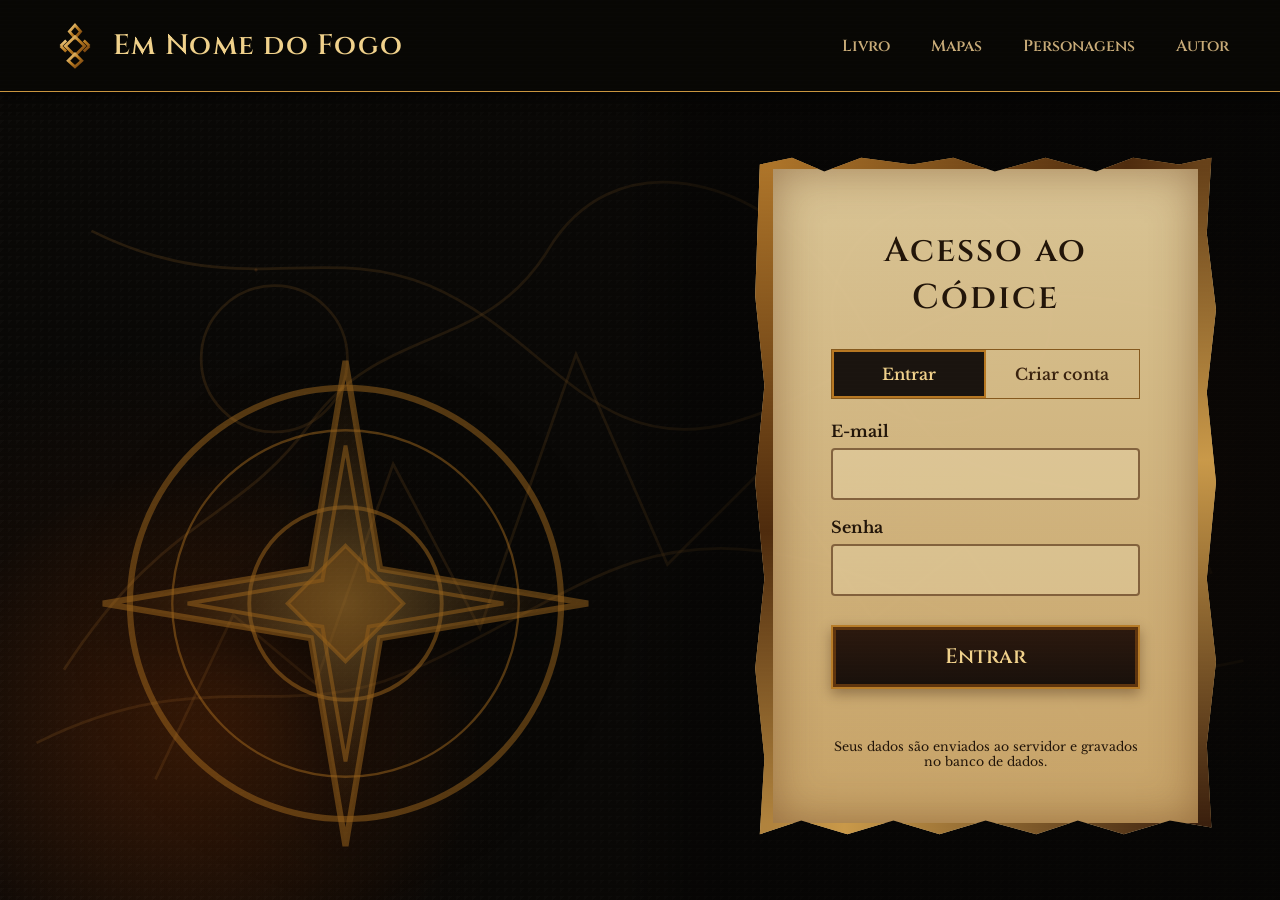
==== frontend-v2/index.html @ 1eb830f7 "organizando frontend" ====
<!doctype html><html lang="pt-BR"><head><meta charset="utf-8"><meta name="viewport" content="width=device-width,initial-scale=1"><meta name="theme-color" content="#0b0907"><title>Em Nome do Fogo</title><link rel="stylesheet" href="styles.css">
<!-- NOVO: config.js (endereço do backend) e auth.js (login/registro/proteção) -->
<script src="config.js"></script>
<script src="auth.js"></script>
</head>
<body>
    <header class="site-header"><a class="brand" href="index.html">
        <img src="assets/logo.svg" alt="Símbolo de Em Nome do Fogo">
        <span>Em Nome do Fogo</span>
    </a><button class="menu-btn" aria-label="Abrir menu">☰</button>
    <nav class="nav">
        <a href="livro.html">Livro</a>
        <a href="mapas.html">Mapas</a>
        <a href="personagens.html">Personagens</a>
        <a href="autor.html">Autor</a>
    </nav></header><main class="hero">
        <div class="embers"></div>
        <section class="hero-art" aria-label="Mapa e símbolo do livro">
            <img src="assets/compass.svg" alt="Rosa dos ventos ancestral">
        </section>
        <section class="login-wrap">
            <div class="parchment">
            <h1>Acesso ao Códice</h1>
            <div class="tabs">
                <button class="active" data-tab="loginPanel">Entrar</button>
                <button data-tab="registerPanel">Criar conta</button>
            </div>
            <div id="loginPanel" class="auth-panel active">
                <form id="loginForm">
                    <div class="field">
                    <label for="loginEmail">E-mail</label>
                    <input id="loginEmail" name="email" type="email" required autocomplete="email">
                </div>
                <div class="field">
                    <label for="loginPass">Senha</label>
                    <input id="loginPass" name="password" type="password" required autocomplete="current-password">
                </div>
                <button class="primary-btn">Entrar</button>
                </form>
            </div>
            <div id="registerPanel" class="auth-panel">
                <form id="registerForm">
                    <div class="field">
                        <label for="regEmail">E-mail</label>
                        <input id="regEmail" name="email" type="email" required></div>
                        <div class="field">
                            <label for="regPass">Senha</label>
                            <input id="regPass" name="password" type="password" required></div>
                            <button class="primary-btn">Criar acesso</button>
                </form>
            </div>
            <div class="form-message">

            </div>
            <p class="helper">Seus dados são enviados ao servidor e gravados no banco de dados.</p>
            </div>
    </section>
</main>
<script src="script.js"></script>
</body>
</html>
---- frontend-v2/styles.css ----
@import url('https://fonts.googleapis.com/css2?family=Cinzel:wght@500;600;700&family=Libre+Baskerville:ital,wght@0,400;0,700;1,400&display=swap');
:root{--gold:#c9953f;--gold2:#f0d18b;--ink:#221509;--paper:#d8b77a;--dark:#0b0907;--dark2:#17110b;--ember:#d85b0d;--line:rgba(201,149,63,.35)}
*{box-sizing:border-box}html{scroll-behavior:smooth}body{margin:0;color:#eadbbd;background:#090806;font-family:'Libre Baskerville',serif;min-height:100vh;background-image:radial-gradient(circle at 12% 80%,rgba(196,70,6,.12),transparent 28%),radial-gradient(circle at 92% 55%,rgba(196,70,6,.10),transparent 24%),linear-gradient(135deg,rgba(255,255,255,.018) 25%,transparent 25%) ;background-size:auto,auto,8px 8px}
body::before{content:"";position:fixed;inset:0;pointer-events:none;opacity:.22;background:repeating-linear-gradient(0deg,transparent 0 3px,rgba(255,255,255,.015) 4px),radial-gradient(circle at 20% 30%,#8a4c17 0 1px,transparent 2px);z-index:30;mix-blend-mode:screen}
a{color:inherit;text-decoration:none}.site-header{height:92px;display:flex;align-items:center;justify-content:space-between;padding:0 clamp(18px,4vw,54px);border-bottom:1px solid var(--gold);background:rgba(8,7,5,.92);position:sticky;top:0;z-index:20;box-shadow:0 2px 14px #000}.brand{display:flex;align-items:center;gap:14px;font:600 clamp(1.15rem,2.2vw,2rem) 'Cinzel',serif;letter-spacing:.045em;color:var(--gold2)}.brand img{width:48px;height:48px}.nav{display:flex;gap:clamp(16px,3.2vw,48px);font:600 1rem 'Cinzel',serif;color:#c8ab78}.nav a{padding:12px 0;position:relative}.nav a::after{content:"";position:absolute;left:50%;right:50%;bottom:3px;height:1px;background:var(--gold);transition:.25s}.nav a:hover::after,.nav a.active::after{left:0;right:0}.menu-btn{display:none;background:none;border:1px solid var(--gold);color:var(--gold2);font-size:1.3rem;padding:7px 10px;border-radius:4px}
/* NOVO: agrupa o menu de navegação com o botão "Sair" no cabeçalho */
.header-actions{display:flex;align-items:center;gap:20px}
/* NOVO: botão "Sair" (logout) exibido na página do livro */
.logout-btn{border:1px solid var(--gold);background:transparent;color:var(--gold2);font:600 .95rem 'Cinzel',serif;letter-spacing:.03em;padding:9px 16px;cursor:pointer;border-radius:2px;transition:.2s}
.logout-btn:hover{background:rgba(201,149,63,.18)}
.hero{min-height:calc(100vh - 92px);display:grid;grid-template-columns:1.08fr .92fr;position:relative;overflow:hidden;background-image:linear-gradient(90deg,rgba(9,7,5,.2),rgba(9,7,5,.72)),url('assets/world-map.svg');background-size:cover;background-position:center}.hero::before{content:"";position:absolute;inset:0;background:radial-gradient(circle at 16% 80%,rgba(234,94,10,.14),transparent 22%),linear-gradient(90deg,transparent 0 48%,rgba(0,0,0,.28) 55%)}.hero-art{position:relative;display:flex;align-items:flex-end;justify-content:center;min-height:600px}.hero-art img{width:min(78%,620px);opacity:.78;filter:drop-shadow(0 20px 28px #000);margin-bottom:3vh}.embers{position:absolute;inset:0;overflow:hidden}.ember{position:absolute;width:3px;height:3px;background:#f58b19;border-radius:50%;box-shadow:0 0 9px #f35b00;animation:rise linear infinite}.login-wrap{position:relative;z-index:2;display:flex;align-items:center;justify-content:center;padding:48px 5vw}.parchment{width:min(620px,100%);color:var(--ink);padding:58px 58px 42px;position:relative;border:18px solid transparent;border-image:linear-gradient(135deg,#ad7429,#4e2b0d,#c99949,#3a1f0d) 1;background:linear-gradient(rgba(239,216,164,.9),rgba(213,174,110,.93)),repeating-linear-gradient(0deg,rgba(90,44,13,.06) 0 1px,transparent 1px 4px);box-shadow:0 15px 35px #000,inset 0 0 45px rgba(92,45,10,.45);clip-path:polygon(1% 2%,8% 1%,15% 3%,23% 1%,34% 2%,43% 1%,52% 3%,63% 1%,74% 3%,82% 1%,92% 2%,99% 1%,98% 12%,100% 23%,98% 35%,100% 48%,98% 62%,100% 74%,98% 86%,99% 98%,90% 97%,80% 99%,70% 97%,61% 99%,50% 97%,40% 99%,30% 97%,20% 99%,10% 97%,1% 99%,2% 88%,0 75%,2% 62%,0 48%,2% 34%,0 21%)}.parchment h1{font:600 clamp(1.55rem,3vw,2.15rem) 'Cinzel';text-align:center;letter-spacing:.06em;margin:0 0 28px}.tabs{display:grid;grid-template-columns:1fr 1fr;margin-bottom:22px;border:1px solid #85591e}.tabs button{font:600 1rem 'Libre Baskerville';padding:14px;border:0;background:transparent;color:#3a230f;cursor:pointer}.tabs button.active{background:#1a140f;color:var(--gold2);box-shadow:inset 0 0 0 2px #b67722}.auth-panel{display:none}.auth-panel.active{display:block}.field{margin:17px 0}.field label{display:block;margin-bottom:7px;font-weight:700}.field input,.field textarea{width:100%;padding:14px 15px;border:2px solid rgba(83,45,16,.65);border-radius:4px;background:rgba(255,244,211,.24);font:1rem 'Libre Baskerville';color:#231307;outline:none}.field input:focus{box-shadow:0 0 0 3px rgba(180,116,34,.24)}.primary-btn{width:100%;margin-top:12px;padding:16px;border:2px solid #b77c28;background:linear-gradient(#2c190e,#18100b);color:var(--gold2);font:600 1.3rem 'Cinzel';cursor:pointer;box-shadow:inset 0 0 0 3px #5f350e,0 5px 12px rgba(42,20,7,.35)}.helper{font-size:.78rem;text-align:center;margin-top:18px}.form-message{min-height:22px;text-align:center;font-size:.85rem;color:#6e1f11;margin-top:10px}
.page-shell{min-height:calc(100vh - 92px);padding:42px clamp(14px,4vw,58px);background:url('assets/world-map.svg') center/cover fixed}.page-title{text-align:center;font:600 clamp(1.8rem,4vw,3.2rem) 'Cinzel';color:var(--gold2);margin:0 0 24px}.page-subtitle{text-align:center;max-width:850px;margin:-10px auto 32px;color:#cdb68d;line-height:1.7}.book-frame{max-width:980px;margin:auto;padding:22px;background:#2c1a0c;border:2px solid #a56d24;box-shadow:0 18px 45px #000}.book-scroll{height:calc(100vh - 220px);min-height:520px;overflow:auto;padding:56px clamp(24px,7vw,92px);color:#2b190d;background:linear-gradient(rgba(232,205,151,.94),rgba(214,177,111,.94)),repeating-linear-gradient(90deg,rgba(91,45,15,.04) 0 1px,transparent 1px 5px);box-shadow:inset 0 0 70px rgba(66,29,8,.45);scrollbar-color:#8f5a1b #d4b77e}.book-scroll::before,.book-scroll::after{content:"";display:block;height:12px;background:linear-gradient(90deg,transparent,#8a571d,transparent);margin-bottom:38px}.book-scroll::after{margin:38px 0 0}.chapter-title{font:700 clamp(1.7rem,4vw,2.8rem) 'Cinzel';text-align:center;margin:28px 0 18px}.section-title{font:600 1.35rem 'Cinzel';text-align:center;margin:34px 0 16px}.book-paragraph{line-height:1.82;text-align:justify;text-indent:2em;margin:.5em 0}.book-paragraph.dialogue{text-indent:0}.ornament{text-align:center;margin:16px;font-size:1.3rem}.reading-tools{max-width:980px;margin:0 auto 12px;display:flex;justify-content:flex-end;gap:8px}.tool-btn{border:1px solid var(--gold);background:#17100a;color:#dfc48f;padding:8px 12px;cursor:pointer}
.placeholder-grid{display:grid;grid-template-columns:repeat(2,minmax(0,1fr));gap:24px;max-width:1180px;margin:auto}.media-card{background:rgba(19,13,8,.92);border:1px solid #865617;padding:14px;box-shadow:0 12px 24px #000}.image-slot{aspect-ratio:16/10;border:1px dashed #a7793c;display:grid;place-items:center;color:#92754b;background:linear-gradient(135deg,#15110d,#0a0907);overflow:hidden}.image-slot img{width:100%;height:100%;object-fit:cover}.media-card h2{font:600 1.25rem 'Cinzel';color:var(--gold2)}.media-card p{line-height:1.65;color:#d7c5a4}.upload-hint{font-size:.82rem;color:#aa9169}.character-layout{max-width:1100px;margin:auto;display:grid;grid-template-columns:minmax(280px,.8fr) 1.2fr;gap:28px}.character-view{background:#16100b;border:1px solid #9b6726;padding:18px}.character-view .image-slot{aspect-ratio:4/5}.character-description{background:linear-gradient(rgba(225,195,139,.96),rgba(205,163,94,.96));color:#2a170a;padding:36px;min-height:480px;box-shadow:inset 0 0 40px rgba(83,42,9,.38)}.character-description h2{font:700 2rem 'Cinzel';margin-top:0}.character-description p{line-height:1.8}.carousel-controls{display:flex;align-items:center;justify-content:center;gap:14px;margin-top:16px}.carousel-controls button{border:1px solid var(--gold);background:#1b120b;color:var(--gold2);width:46px;height:42px;font-size:1.2rem;cursor:pointer}.dots{display:flex;gap:7px}.dot{width:9px;height:9px;border-radius:50%;border:1px solid #b88436}.dot.active{background:#b88436}.author-card{max-width:980px;margin:auto;display:grid;grid-template-columns:360px 1fr;background:#16100b;border:1px solid #9b6726;box-shadow:0 18px 40px #000}.author-photo{min-height:500px;border-right:1px solid #9b6726}.author-copy{padding:44px}.author-copy h2{font:600 2rem 'Cinzel';color:var(--gold2)}.author-copy p{line-height:1.8;color:#d9c6a4}.site-footer{text-align:center;padding:22px;color:#9b825d;border-top:1px solid rgba(201,149,63,.25);font-size:.8rem}
@media(max-width:860px){.site-header{height:auto;min-height:76px;flex-wrap:wrap;padding:12px 18px}.menu-btn{display:block}
/* NOVO: no celular, o agrupador vira "invisível" (display:contents) para que
   .nav e o botão "Sair" se comportem como filhos diretos do cabeçalho, igual
   ao layout original */
.header-actions{display:contents}
.logout-btn{width:100%;margin-top:8px;text-align:center}
.nav{display:none;width:100%;flex-direction:column;gap:0;padding-top:10px}.nav.open{display:flex}.nav a{padding:11px 4px;border-top:1px solid rgba(201,149,63,.14)}.hero{grid-template-columns:1fr}.hero-art{min-height:46vh;align-items:center}.hero-art img{width:min(70%,420px);margin:24px 0}.login-wrap{padding:16px 14px 48px}.parchment{padding:42px 28px 32px}.page-shell{padding-top:28px}.placeholder-grid{grid-template-columns:1fr}.character-layout,.author-card{grid-template-columns:1fr}.author-photo{min-height:360px;border-right:0;border-bottom:1px solid #9b6726}.book-scroll{height:calc(100vh - 190px);padding:38px 22px}.book-paragraph{text-align:left}.author-copy{padding:28px}}
@media(max-width:480px){.brand{font-size:1rem}.brand img{width:38px}.parchment{border-width:10px;padding:34px 18px}.tabs button{font-size:.85rem;padding:12px 6px}.hero-art{min-height:36vh}.character-description{padding:24px}.page-title{font-size:1.75rem}}
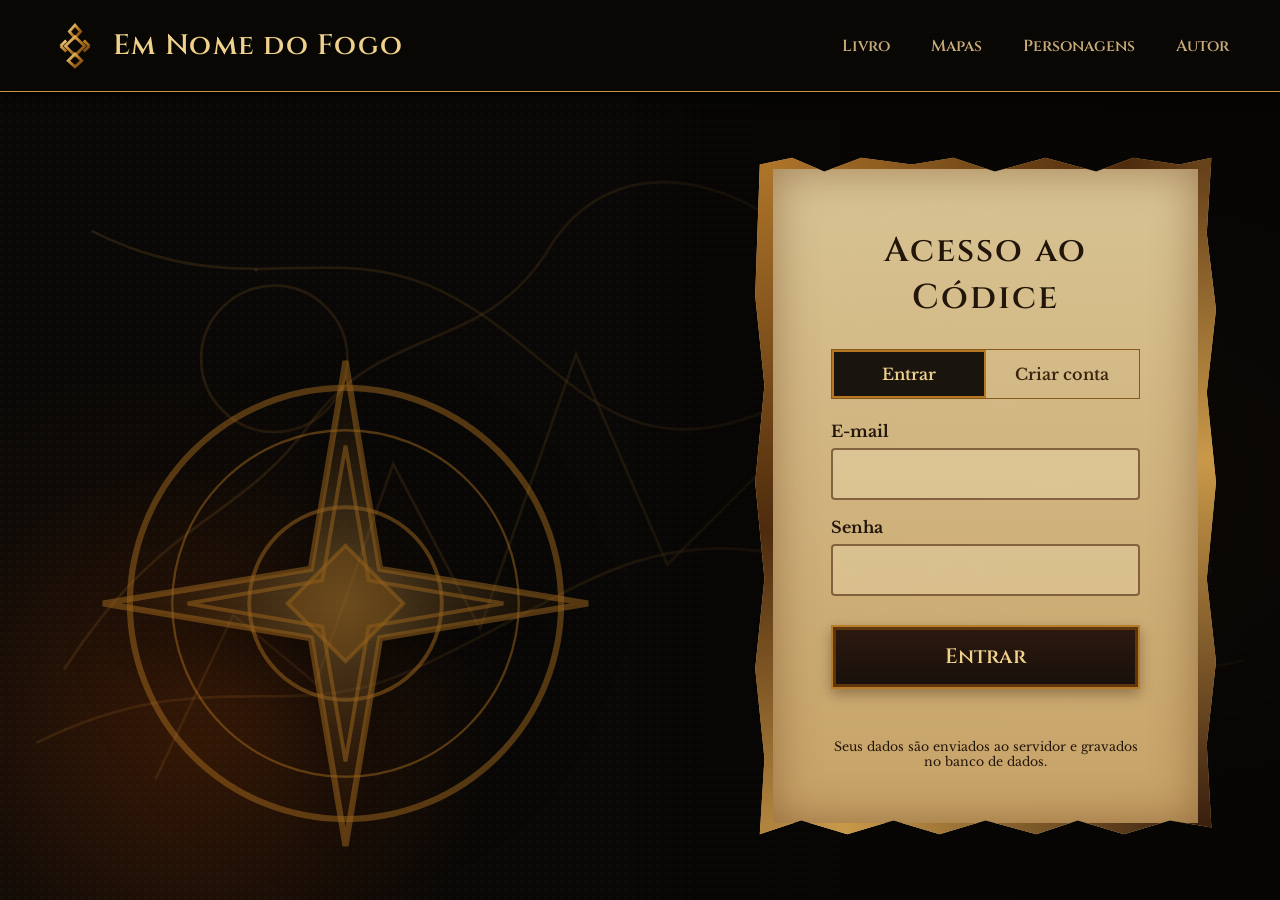
==== commit afc94692: "desenvolvendo o backend" ====
--- a/frontend-v2/index.html
+++ b/frontend-v2/index.html
@@ -56,6 +56,7 @@
             </div>
     </section>
 </main>
+<script src="js/api.js"></script>
 <script src="script.js"></script>
 </body>
 </html>
